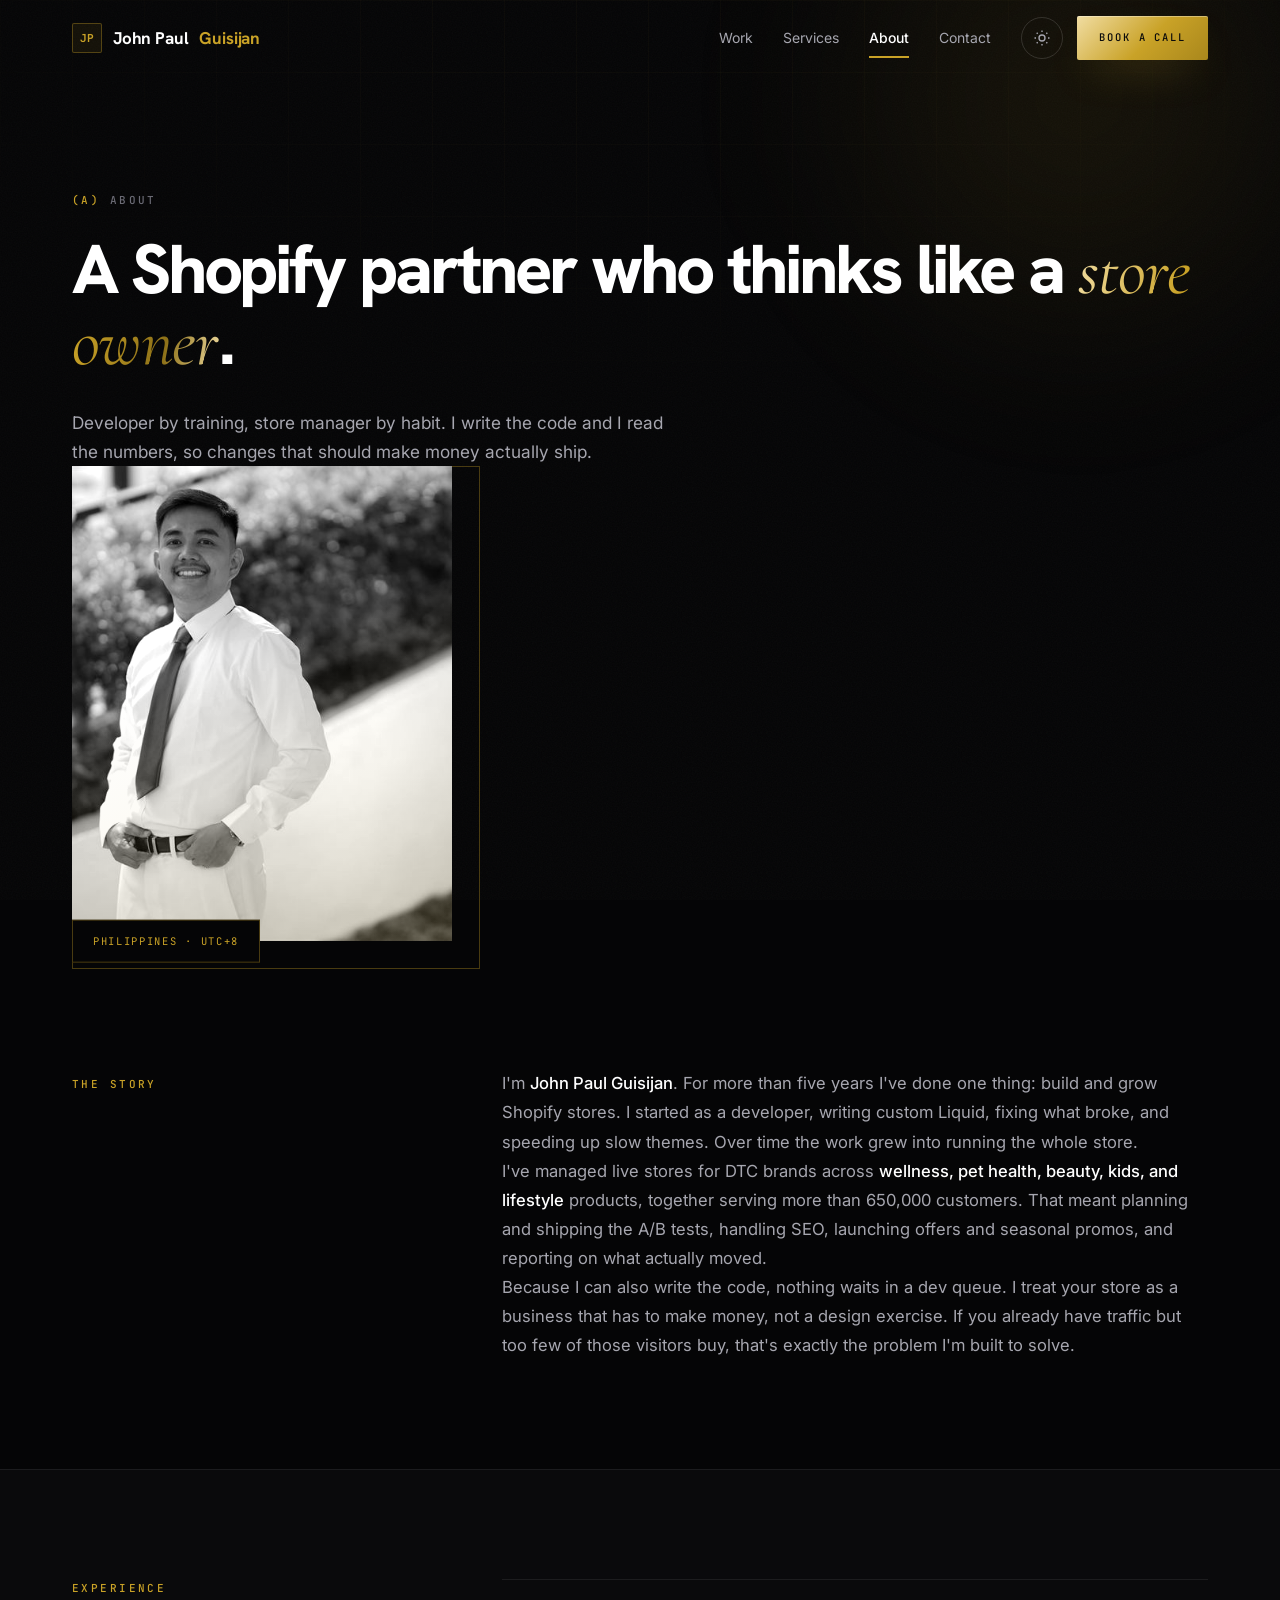
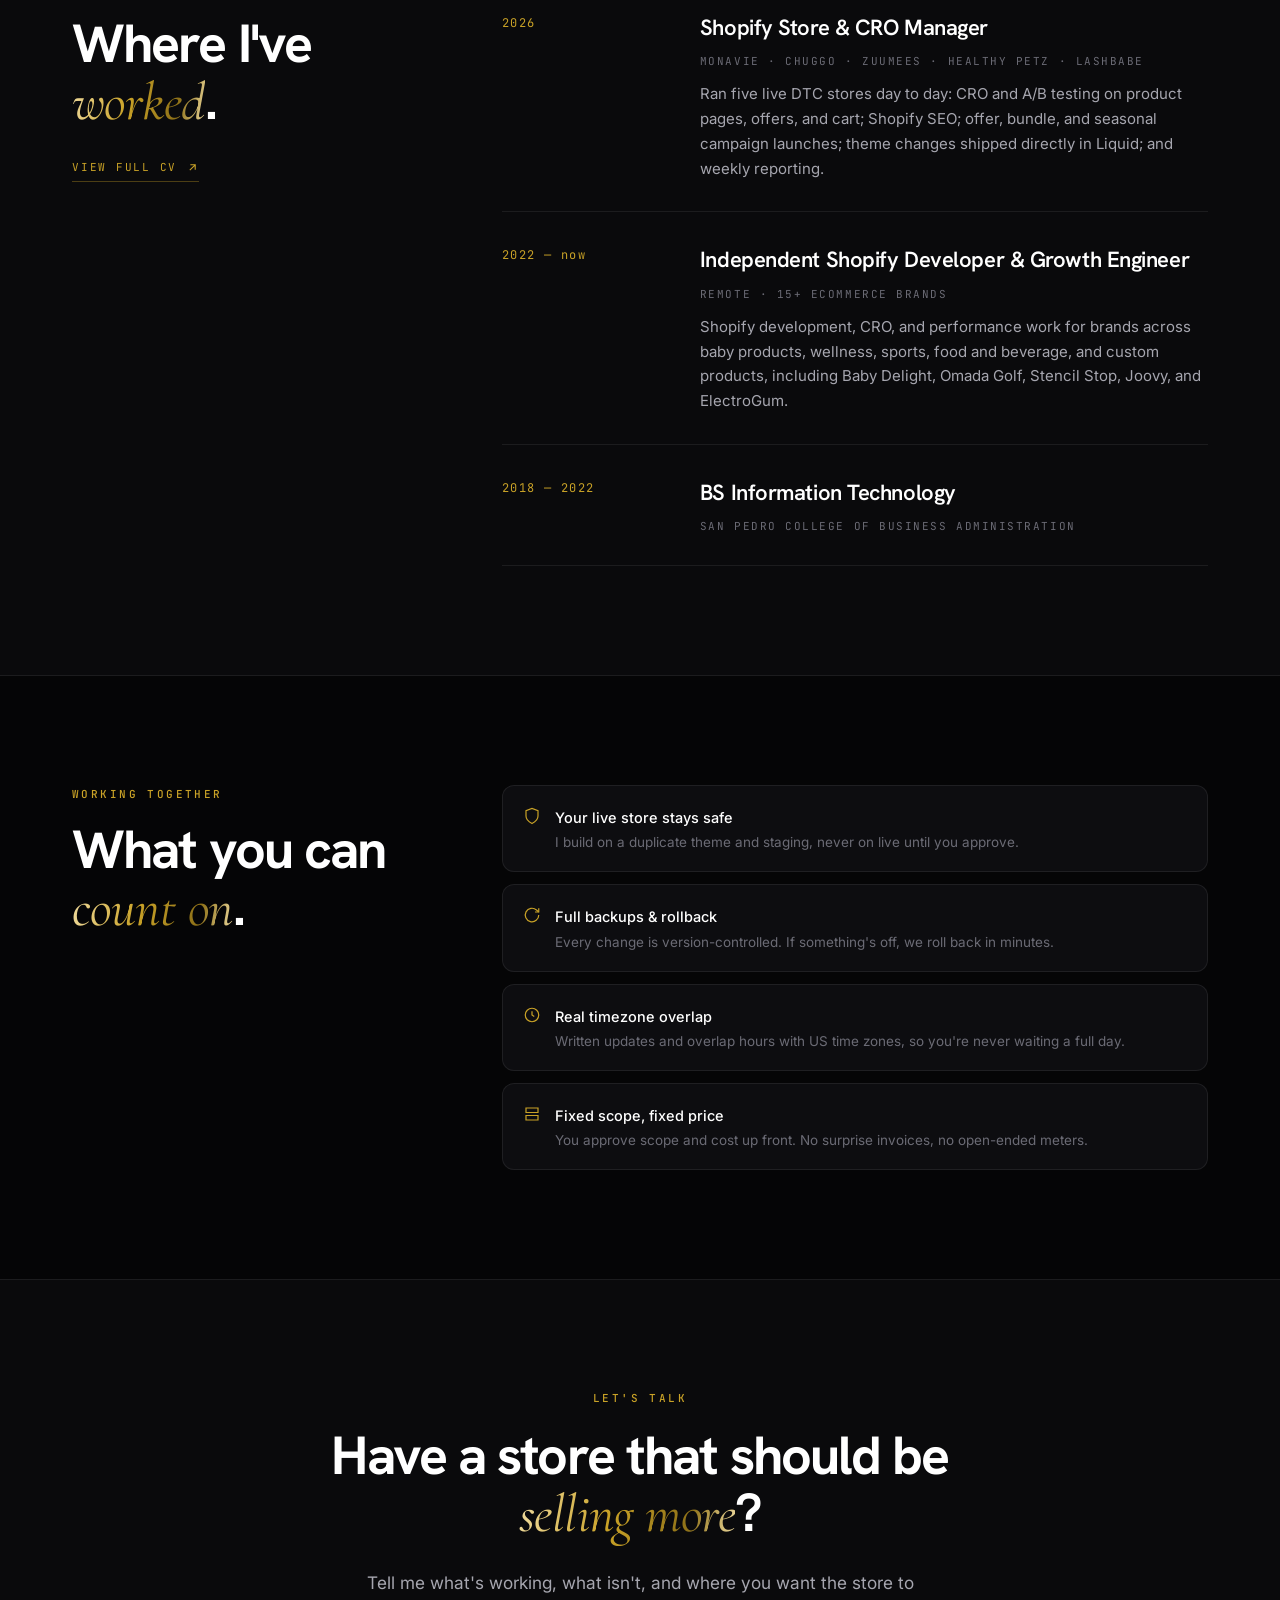
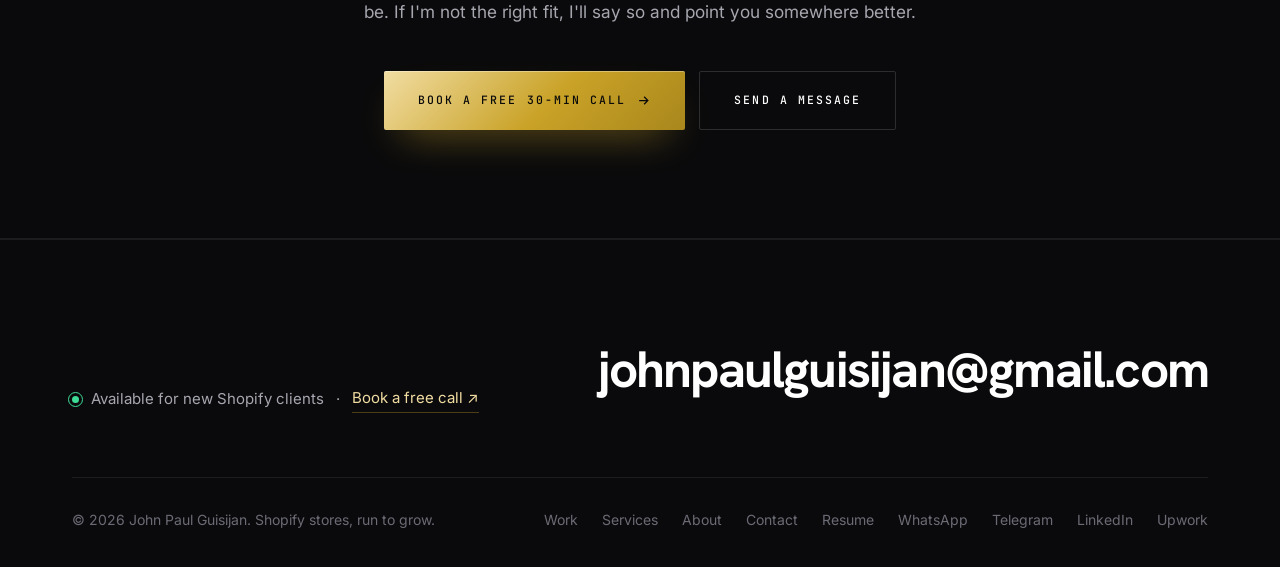
==== about/index.html @ f76c6f88 "Rebuild as a multi-page site with light and dark themes - Separate pages: Home, Work, Services, Abou" ====
<!DOCTYPE html>
<html lang="en" data-theme="dark">
<head>
<meta charset="utf-8">
<meta name="viewport" content="width=device-width, initial-scale=1, viewport-fit=cover">
<title>About — John Paul Guisijan</title>
<meta name="description" content="Shopify store and CRO manager with 5+ years in Shopify. From custom Liquid development to running whole stores for DTC brands.">
<meta name="theme-color" content="#050506">
<link rel="canonical" href="https://johnpaulguisijan-png.github.io/about/">
<meta name="author" content="John Paul Guisijan">
<script>(function(){var t='dark';try{t=localStorage.getItem('theme')||'dark'}catch(e){}document.documentElement.setAttribute('data-theme',t);if(t==='light')document.querySelector('meta[name=theme-color]').setAttribute('content','#F5F3EE')})()</script>
<link rel="icon" href="../favicon.svg" type="image/svg+xml">
<link rel="icon" href="../favicon-32.png" type="image/png" sizes="32x32">
<link rel="apple-touch-icon" href="../apple-touch-icon.png">
<meta property="og:type" content="website">
<meta property="og:site_name" content="John Paul Guisijan">
<meta property="og:url" content="https://johnpaulguisijan-png.github.io/about/">
<meta property="og:title" content="About — John Paul Guisijan">
<meta property="og:description" content="Shopify store and CRO manager with 5+ years in Shopify. From custom Liquid development to running whole stores for DTC brands.">
<meta property="og:image" content="https://johnpaulguisijan-png.github.io/og-image.jpg">
<meta property="og:image:width" content="1200">
<meta property="og:image:height" content="630">
<meta name="twitter:card" content="summary_large_image">
<meta name="twitter:image" content="https://johnpaulguisijan-png.github.io/og-image.jpg">
<link rel="preconnect" href="https://fonts.googleapis.com">
<link rel="preconnect" href="https://fonts.gstatic.com" crossorigin>
<link rel="stylesheet" href="https://fonts.googleapis.com/css2?family=Hanken+Grotesk:wght@500;600;700;800&family=Inter:wght@400;500&family=Cormorant+Garamond:ital,wght@1,400&family=JetBrains+Mono:wght@400;500&display=swap">
<link rel="stylesheet" href="../assets/site.css">
</head>
<body>
<div class="prog" id="prog" aria-hidden="true"></div>
<div class="atmos" aria-hidden="true"></div>
<div class="halo halo--a" aria-hidden="true"></div>

<header class="nav" id="nav">
  <div class="wrap nav__in">
    <a href="../" class="logo" aria-label="John Paul Guisijan, home"><span class="logo__mark">JP</span>John Paul <span class="logo__last">Guisijan</span></a>
    <div class="nav__right">
      <nav class="nav__links" aria-label="Main">
        <a href="../work/">Work</a>
        <a href="../services/">Services</a>
        <a href="../about/" aria-current="page">About</a>
        <a href="../contact/">Contact</a>
      </nav>
      <div class="nav__tools">
        <button class="theme-btn" type="button" data-theme-toggle aria-label="Switch between light and dark theme"><svg class="i-sun" viewBox="0 0 24 24" fill="none" stroke="currentColor" stroke-width="1.8"><circle cx="12" cy="12" r="4"/><path d="M12 2v2M12 20v2M4.9 4.9l1.4 1.4M17.7 17.7l1.4 1.4M2 12h2M20 12h2M4.9 19.1l1.4-1.4M17.7 6.3l1.4-1.4"/></svg><svg class="i-moon" viewBox="0 0 24 24" fill="none" stroke="currentColor" stroke-width="1.8"><path d="M21 12.8A9 9 0 1 1 11.2 3a7 7 0 0 0 9.8 9.8Z"/></svg></button>
        <a href="https://calendly.com/johnpaulguisijan/30min" target="_blank" rel="noopener" class="btn btn--gold btn--sm nav__cta">Book a call</a>
        <button class="burger" id="burger" type="button" aria-label="Open menu" aria-expanded="false" aria-controls="drawer"><span></span><span></span><span></span></button>
      </div>
    </div>
  </div>
</header>
<div class="drawer" id="drawer">
  <a class="drawer__link" href="../">Home <small>00</small></a>
  <a class="drawer__link" href="../work/">Work <small>01</small></a>
  <a class="drawer__link" href="../services/">Services <small>02</small></a>
  <a class="drawer__link" href="../about/" aria-current="page">About <small>03</small></a>
  <a class="drawer__link" href="../contact/">Contact <small>04</small></a>
  <a href="https://calendly.com/johnpaulguisijan/30min" target="_blank" rel="noopener" class="btn btn--gold">Book a free call</a>
</div>

<main>
<section class="phead">
  <div class="wrap about-hero">
    <div>
      <span class="eyebrow rv"><span>(A)</span> <b>About</b></span>
      <h1 class="display rv">A Shopify partner who thinks like a <span class="serif gold-text">store owner</span>.</h1>
      <p class="lead rv">Developer by training, store manager by habit. I write the code and I read the numbers, so changes that should make money actually ship.</p>
    </div>
    <div class="portrait rv" style="max-width:380px;width:100%">
      <div class="portrait__frame"></div>
      <div class="portrait__img"><img src="../johnpaul.jpg" alt="John Paul Guisijan" width="800" height="1000" decoding="async"></div>
      <div class="portrait__tag">Philippines · UTC+8</div>
    </div>
  </div>
</section>

<section style="padding-top:clamp(40px,5vw,72px)">
  <div class="wrap split">
    <aside class="split__aside rv"><span class="eyebrow">The story</span></aside>
    <div class="prose rv">
      <p>I'm <strong>John Paul Guisijan</strong>. For more than five years I've done one thing: build and grow Shopify stores. I started as a developer, writing custom Liquid, fixing what broke, and speeding up slow themes. Over time the work grew into running the whole store.</p>
      <p>I've managed live stores for DTC brands across <strong>wellness, pet health, beauty, kids, and lifestyle</strong> products, together serving more than 650,000 customers. That meant planning and shipping the A/B tests, handling SEO, launching offers and seasonal promos, and reporting on what actually moved.</p>
      <p>Because I can also write the code, nothing waits in a dev queue. I treat your store as a business that has to make money, not a design exercise. If you already have traffic but too few of those visitors buy, that's exactly the problem I'm built to solve.</p>
    </div>
  </div>
</section>

<section class="band">
  <div class="wrap split">
    <aside class="split__aside rv">
      <span class="eyebrow" style="display:block;margin-bottom:18px">Experience</span>
      <h2 class="sect" style="margin-bottom:22px">Where I've <span class="serif gold-text">worked</span>.</h2>
      <a href="../resume.html" class="link-gold">View full CV <svg viewBox="0 0 24 24" fill="none" stroke="currentColor" stroke-width="2"><path d="M7 17 17 7M8 7h9v9"/></svg></a>
    </aside>
    <div class="tl">
      <div class="tl__item rv"><div class="tl__when">2026</div><div><h3>Shopify Store &amp; CRO Manager</h3><div class="tl__org">MonaVie · ChugGo · Zuumees · Healthy Petz · Lashbabe</div>
        <p>Ran five live DTC stores day to day: CRO and A/B testing on product pages, offers, and cart; Shopify SEO; offer, bundle, and seasonal campaign launches; theme changes shipped directly in Liquid; and weekly reporting.</p></div></div>
      <div class="tl__item rv"><div class="tl__when">2022 — now</div><div><h3>Independent Shopify Developer &amp; Growth Engineer</h3><div class="tl__org">Remote · 15+ eCommerce brands</div>
        <p>Shopify development, CRO, and performance work for brands across baby products, wellness, sports, food and beverage, and custom products, including Baby Delight, Omada Golf, Stencil Stop, Joovy, and ElectroGum.</p></div></div>
      <div class="tl__item rv"><div class="tl__when">2018 — 2022</div><div><h3>BS Information Technology</h3><div class="tl__org">San Pedro College of Business Administration</div></div></div>
    </div>
  </div>
</section>

<section>
  <div class="wrap split">
    <aside class="split__aside rv">
      <span class="eyebrow" style="display:block;margin-bottom:18px">Working together</span>
      <h2 class="sect">What you can <span class="serif gold-text">count on</span>.</h2>
    </aside>
    <ul class="assure">
      <li class="rv"><svg class="ico" width="18" height="18" viewBox="0 0 24 24" fill="none" stroke="currentColor" stroke-width="1.6"><path d="M12 22s8-4 8-10V5l-8-3-8 3v7c0 6 8 10 8 10Z"/></svg><div><b>Your live store stays safe</b><span>I build on a duplicate theme and staging, never on live until you approve.</span></div></li>
      <li class="rv"><svg class="ico" width="18" height="18" viewBox="0 0 24 24" fill="none" stroke="currentColor" stroke-width="1.6"><path d="M21 12a9 9 0 1 1-3-6.7L21 8"/><path d="M21 3v5h-5"/></svg><div><b>Full backups &amp; rollback</b><span>Every change is version-controlled. If something's off, we roll back in minutes.</span></div></li>
      <li class="rv"><svg class="ico" width="18" height="18" viewBox="0 0 24 24" fill="none" stroke="currentColor" stroke-width="1.6"><circle cx="12" cy="12" r="9"/><path d="M12 7v5l3 2"/></svg><div><b>Real timezone overlap</b><span>Written updates and overlap hours with US time zones, so you're never waiting a full day.</span></div></li>
      <li class="rv"><svg class="ico" width="18" height="18" viewBox="0 0 24 24" fill="none" stroke="currentColor" stroke-width="1.6"><path d="M4 4h16v6H4zM4 14h16v6H4z"/></svg><div><b>Fixed scope, fixed price</b><span>You approve scope and cost up front. No surprise invoices, no open-ended meters.</span></div></li>
    </ul>
  </div>
</section>
</main>

<section class="band">
  <div class="wrap cta">
    <span class="eyebrow rv" style="display:block;margin-bottom:20px">Let's talk</span>
    <h2 class="sect rv">Have a store that should be <span class="serif gold-text">selling more</span>?</h2>
    <p class="lead rv">Tell me what's working, what isn't, and where you want the store to be. If I'm not the right fit, I'll say so and point you somewhere better.</p>
    <div class="cta__row rv">
      <a href="https://calendly.com/johnpaulguisijan/30min" target="_blank" rel="noopener" class="btn btn--gold">Book a free 30-min call <svg class="ico" viewBox="0 0 24 24" fill="none" stroke="currentColor" stroke-width="2"><path d="M5 12h14M13 6l6 6-6 6"/></svg></a>
      <a href="../contact/" class="btn btn--ghost">Send a message</a>
    </div>
  </div>
</section>

<footer class="foot">
  <div class="wrap">
    <div class="foot__top">
      <div>
        <p class="foot__avail"><span class="dot-live"></span> Available for new Shopify clients <span aria-hidden="true">·</span> <a href="https://calendly.com/johnpaulguisijan/30min" target="_blank" rel="noopener">Book a free call ↗</a></p>
      </div>
      <a href="mailto:johnpaulguisijan@gmail.com" class="foot__mail">johnpaulguisijan@gmail.com</a>
    </div>
    <div class="foot__bot">
      <span>© <span data-year>2026</span> John Paul Guisijan. Shopify stores, run to grow.</span>
      <div class="foot__links">
        <a href="../work/">Work</a><a href="../services/">Services</a><a href="../about/">About</a><a href="../contact/">Contact</a><a href="../resume.html">Resume</a>
        <a href="https://wa.me/639627294885?text=Hi%20John%20Paul%20—%20I%27d%20like%20to%20talk%20about%20my%20Shopify%20store." target="_blank" rel="noopener">WhatsApp</a><a href="https://t.me/johnpaulguisijan" target="_blank" rel="noopener">Telegram</a><a href="https://linkedin.com/in/john-paul-guisijan-5855781b5" target="_blank" rel="noopener">LinkedIn</a><a href="https://www.upwork.com/services/product/development-it-any-shopify-theme-bug-liquid-error-or-layout-issue-fixed-in-24-hours-2101302125606758131" target="_blank" rel="noopener">Upwork</a>
      </div>
    </div>
  </div>
</footer>
<script src="../assets/site.js" defer></script>
</body>
</html>
---- assets/site.css ----
/* =========================================================================
   John Paul Guisijan — shared site styles (all pages)
   Themes: html[data-theme="dark"] (default) and html[data-theme="light"].
   ========================================================================= */

/* ============================ Reset ============================ */
*,*::before,*::after{box-sizing:border-box;margin:0;padding:0}
html{-webkit-text-size-adjust:100%;scroll-behavior:smooth}
img,svg,video{display:block;max-width:100%}
a{color:inherit;text-decoration:none}
button,input,select,textarea{font:inherit;color:inherit}
button{background:none;border:none;cursor:pointer}
ul{list-style:none}

/* ============================ Tokens ============================ */
:root{
  --f-display:"Hanken Grotesk",-apple-system,BlinkMacSystemFont,"Segoe UI",sans-serif;
  --f-body:"Inter",-apple-system,BlinkMacSystemFont,"Segoe UI",sans-serif;
  --f-serif:"Cormorant Garamond",Georgia,serif;
  --f-mono:"JetBrains Mono",ui-monospace,Consolas,monospace;

  --maxw:1240px;
  --gutter:clamp(20px,5vw,52px);
  --section:clamp(72px,8.5vw,128px);
  --r:2px;
  --ease:cubic-bezier(.2,.8,.2,1);

  /* Gold buttons look identical in both themes. */
  --btn-g1:#F1DDA2;--btn-g2:#C9A227;--btn-g3:#A9871C;--on-gold:#0A0A0B;
}
:root,[data-theme="dark"]{
  color-scheme:dark;
  --bg:#050506;--bg-2:#0A0A0C;--panel:#0D0D10;--panel-2:#121216;
  --line:rgba(255,255,255,.075);--line-2:rgba(255,255,255,.14);
  --gold:#C9A227;--gold-lt:#F1DDA2;--gold-dim:rgba(201,162,39,.35);--gold-ghost:rgba(201,162,39,.08);
  --ink:#FFFFFF;--ink-2:#A6A6AF;--ink-3:#6B6B75;
  --gt1:#F1DDA2;--gt2:#C9A227;--gt3:#8E7118;
  --nav-bg:rgba(5,5,6,.72);--drawer-bg:rgba(5,5,6,.97);
  --frame-bar:rgba(10,10,12,.86);--badge-bg:rgba(5,5,6,.72);--dot:rgba(255,255,255,.16);--url-bg:rgba(255,255,255,.04);
  --ph-bg:radial-gradient(circle at 50% 35%,#17171d,#0a0a0c 70%);
  --scrim:linear-gradient(180deg,transparent 55%,rgba(5,5,6,.55));
  --grid-line:rgba(201,162,39,.028);--halo:rgba(201,162,39,.10);
  --field:#0A0A0D;--shadow:0 40px 90px -50px rgba(201,162,39,.5);
  --ok:#3DDC97;
}
[data-theme="light"]{
  color-scheme:light;
  --bg:#F5F3EE;--bg-2:#EEEBE3;--panel:#FFFFFF;--panel-2:#FBFAF6;
  --line:rgba(24,20,8,.10);--line-2:rgba(24,20,8,.18);
  --gold:#A47E10;--gold-lt:#86680B;--gold-dim:rgba(164,126,16,.38);--gold-ghost:rgba(164,126,16,.08);
  --ink:#15140F;--ink-2:#4F4C44;--ink-3:#7F7B70;
  --gt1:#C59A1E;--gt2:#A47E10;--gt3:#6E5408;
  --nav-bg:rgba(245,243,238,.82);--drawer-bg:rgba(245,243,238,.98);
  --frame-bar:rgba(255,255,255,.94);--badge-bg:rgba(255,255,255,.88);--dot:rgba(0,0,0,.14);--url-bg:rgba(0,0,0,.045);
  --ph-bg:radial-gradient(circle at 50% 35%,#ffffff,#ebe7dd 70%);
  --scrim:linear-gradient(180deg,transparent 62%,rgba(20,18,10,.16));
  --grid-line:rgba(164,126,16,.06);--halo:rgba(201,162,39,.16);
  --field:#FFFFFF;--shadow:0 40px 90px -55px rgba(120,90,10,.45);
  --ok:#14A86B;
}

body{
  background:var(--bg);color:var(--ink);font-family:var(--f-body);font-size:16px;line-height:1.65;
  -webkit-font-smoothing:antialiased;overflow-x:hidden;
  transition:background-color .45s,color .45s;
}
::selection{background:var(--gold);color:var(--on-gold)}
:focus-visible{outline:2px solid var(--gold);outline-offset:3px}

/* ============================ Page transitions ============================ */
@view-transition{navigation:auto}
::view-transition-old(root){animation:vt-out .28s var(--ease) both}
::view-transition-new(root){animation:vt-in .5s var(--ease) both}
@keyframes vt-out{to{opacity:0;transform:translateY(-10px)}}
@keyframes vt-in{from{opacity:0;transform:translateY(16px)}}
.nav{view-transition-name:site-nav}
/* Fallback for browsers without cross-page view transitions. */
@supports not (view-transition-name:none){main{animation:vt-in .55s var(--ease) both}}

/* ============================ Atmosphere ============================ */
.atmos{position:fixed;inset:0;pointer-events:none;z-index:0}
.atmos::before{
  content:"";position:absolute;inset:0;
  background-image:linear-gradient(var(--grid-line) 1px,transparent 1px),linear-gradient(90deg,var(--grid-line) 1px,transparent 1px);
  background-size:72px 72px;
  mask-image:radial-gradient(ellipse 80% 60% at 50% 0%,#000 20%,transparent 75%);
  -webkit-mask-image:radial-gradient(ellipse 80% 60% at 50% 0%,#000 20%,transparent 75%);
}
.atmos::after{
  content:"";position:absolute;inset:0;opacity:.035;
  background-image:url("data:image/svg+xml;charset=utf-8,%3Csvg xmlns='http://www.w3.org/2000/svg' width='140' height='140'%3E%3Cfilter id='n'%3E%3CfeTurbulence type='fractalNoise' baseFrequency='.8' numOctaves='3'/%3E%3C/filter%3E%3Crect width='140' height='140' filter='url(%23n)'/%3E%3C/svg%3E");
}
.halo{position:fixed;width:60vw;height:60vw;max-width:760px;max-height:760px;border-radius:50%;
  background:radial-gradient(circle,var(--halo),transparent 62%);filter:blur(60px);pointer-events:none;z-index:0}
.halo--a{top:-22vw;right:-14vw}

/* ============================ Type ============================ */
.eyebrow{font-family:var(--f-mono);font-size:11px;font-weight:500;letter-spacing:.22em;text-transform:uppercase;color:var(--gold)}
.eyebrow b{font-weight:500;color:var(--ink-3)}
.display{font-family:var(--f-display);font-weight:800;font-size:clamp(44px,7vw,96px);line-height:1;letter-spacing:-.045em}
.mega{font-family:var(--f-display);font-weight:800;font-size:clamp(52px,9vw,128px);line-height:.95;letter-spacing:-.05em}
h2.sect{font-family:var(--f-display);font-weight:700;font-size:clamp(32px,4.2vw,56px);line-height:1.06;letter-spacing:-.035em}
h3{font-family:var(--f-display);font-weight:600;letter-spacing:-.015em}
.serif{font-family:var(--f-serif);font-style:italic;font-weight:400;letter-spacing:-.01em}
.gold-text{background:linear-gradient(100deg,var(--gt1) 0%,var(--gt2) 42%,var(--gt3) 78%,var(--gt1) 100%);
  -webkit-background-clip:text;background-clip:text;color:transparent}
.lead{font-size:clamp(16px,1.35vw,19px);line-height:1.7;color:var(--ink-2)}
.mono-note{font-family:var(--f-mono);font-size:11px;letter-spacing:.14em;text-transform:uppercase;color:var(--ink-3);line-height:2}

/* ============================ Layout ============================ */
.wrap{width:100%;max-width:var(--maxw);margin-inline:auto;padding-inline:var(--gutter)}
main{position:relative;z-index:1}
section{position:relative;z-index:1;padding-block:var(--section)}
.band{background:var(--bg-2);border-block:1px solid var(--line);transition:background-color .45s}
.sect-head{max-width:780px;margin-bottom:clamp(44px,5.5vw,72px)}
.sect-head .eyebrow{display:block;margin-bottom:18px}
.sect-head p{margin-top:20px}
.row-head{display:flex;justify-content:space-between;align-items:flex-end;gap:28px;flex-wrap:wrap;margin-bottom:clamp(40px,5vw,64px)}
.row-head .sect-head{margin-bottom:0}

/* Page header (inner pages) */
.phead{padding-top:calc(76px + clamp(64px,9vw,128px));padding-bottom:clamp(40px,5vw,72px)}
.phead .eyebrow{display:block;margin-bottom:26px}
.phead .lead{max-width:56ch;margin-top:30px}

/* ============================ Buttons ============================ */
.btn{display:inline-flex;align-items:center;justify-content:center;gap:10px;font-family:var(--f-mono);font-size:11.5px;font-weight:500;
  letter-spacing:.18em;text-transform:uppercase;padding:19px 34px;border-radius:var(--r);position:relative;overflow:hidden;white-space:nowrap;
  transition:transform .35s var(--ease),box-shadow .35s,color .3s,border-color .3s,background .3s}
.btn:active{transform:scale(.975)}
.btn--gold{background:linear-gradient(135deg,var(--btn-g1),var(--btn-g2) 55%,var(--btn-g3));color:var(--on-gold);
  box-shadow:0 1px 0 rgba(255,255,255,.35) inset,0 18px 40px -18px rgba(201,162,39,.65)}
.btn--gold:hover{transform:translateY(-2px);box-shadow:0 1px 0 rgba(255,255,255,.45) inset,0 26px 56px -18px rgba(201,162,39,.85)}
.btn--gold::after{content:"";position:absolute;inset:0;transform:translateX(-120%) skewX(-18deg);
  background:linear-gradient(90deg,transparent,rgba(255,255,255,.55),transparent);transition:transform .8s var(--ease)}
.btn--gold:hover::after{transform:translateX(120%) skewX(-18deg)}
.btn--ghost{border:1px solid var(--line-2);color:var(--ink)}
.btn--ghost:hover{border-color:var(--gold);color:var(--gold-lt);background:var(--gold-ghost);transform:translateY(-2px)}
.btn--block{width:100%}
.btn--sm{padding:13px 22px;font-size:10.5px}
.btn .ico{width:15px;height:15px;transition:transform .35s}
.btn:hover .ico{transform:translateX(4px)}
.link-gold{display:inline-flex;align-items:center;gap:9px;font-family:var(--f-mono);font-size:11px;letter-spacing:.16em;text-transform:uppercase;
  color:var(--gold);border-bottom:1px solid var(--gold-dim);padding-bottom:5px;transition:gap .3s,color .3s,border-color .3s}
.link-gold:hover{gap:14px;color:var(--gold-lt);border-color:var(--gold)}
.link-gold svg{width:13px;height:13px}

/* ============================ Nav ============================ */
.nav{position:fixed;inset:0 0 auto;z-index:60;border-bottom:1px solid transparent;transition:background .4s,border-color .4s}
.nav.is-stuck,.nav.is-open{background:var(--nav-bg);backdrop-filter:blur(18px) saturate(140%);-webkit-backdrop-filter:blur(18px) saturate(140%);border-bottom-color:var(--line)}
.nav__in{display:flex;align-items:center;justify-content:space-between;height:76px;gap:24px;transition:height .4s}
.nav.is-stuck .nav__in{height:66px}
.logo{font-family:var(--f-display);font-weight:700;font-size:17px;letter-spacing:-.01em;display:flex;align-items:center;gap:11px}
.logo__mark{width:30px;height:30px;flex:none;display:grid;place-items:center;border:1px solid var(--gold-dim);border-radius:var(--r);
  font-family:var(--f-mono);font-size:11px;color:var(--gold);letter-spacing:0;background:var(--gold-ghost)}
.logo__last{color:var(--gold)}
.nav__right{display:flex;align-items:center;gap:30px}
.nav__links{display:flex;align-items:center;gap:30px}
.nav__links a{font-size:14px;color:var(--ink-2);position:relative;padding-block:6px;transition:color .3s}
.nav__links a::after{content:"";position:absolute;left:0;right:0;bottom:-2px;height:2px;background:var(--gold);transform:scaleX(0);transform-origin:left;transition:transform .4s var(--ease)}
.nav__links a:hover{color:var(--ink)}
.nav__links a:hover::after{transform:scaleX(1)}
.nav__links a[aria-current="page"]{color:var(--ink);font-weight:500}
.nav__links a[aria-current="page"]::after{transform:scaleX(1)}
.nav__tools{display:flex;align-items:center;gap:14px}
.theme-btn{width:42px;height:42px;display:grid;place-items:center;border-radius:50%;border:1px solid var(--line-2);color:var(--ink-2);
  transition:color .3s,border-color .3s,transform .5s var(--ease),background .3s}
.theme-btn:hover{color:var(--gold-lt);border-color:var(--gold);background:var(--gold-ghost)}
.theme-btn svg{width:18px;height:18px}
.theme-btn .i-moon{display:none}
[data-theme="light"] .theme-btn .i-sun{display:none}
[data-theme="light"] .theme-btn .i-moon{display:block}
.theme-btn.spin{transform:rotate(180deg)}
.burger{display:none;width:42px;height:42px;flex-direction:column;align-items:center;justify-content:center;gap:5px;border:1px solid var(--line-2);border-radius:50%}
.burger span{display:block;width:16px;height:1.5px;border-radius:2px;background:var(--ink);transition:transform .3s,opacity .3s}
.nav.is-open .burger span:nth-child(1){transform:translateY(6.5px) rotate(45deg)}
.nav.is-open .burger span:nth-child(2){opacity:0}
.nav.is-open .burger span:nth-child(3){transform:translateY(-6.5px) rotate(-45deg)}
.drawer{position:fixed;inset:0;z-index:55;background:var(--drawer-bg);backdrop-filter:blur(20px);display:flex;flex-direction:column;justify-content:center;
  padding:90px var(--gutter) 40px;opacity:0;visibility:hidden;transition:opacity .4s,visibility .4s}
.drawer.is-open{opacity:1;visibility:visible}
.drawer__link{font-family:var(--f-display);font-weight:700;font-size:clamp(34px,9vw,48px);letter-spacing:-.035em;padding:10px 0;border-bottom:1px solid var(--line);
  display:flex;justify-content:space-between;align-items:baseline;transform:translateY(14px);opacity:0;transition:transform .5s var(--ease),opacity .5s,color .3s}
.drawer__link small{font-family:var(--f-mono);font-size:11px;font-weight:400;letter-spacing:.16em;color:var(--ink-3)}
.drawer__link[aria-current="page"]{color:var(--gold)}
.drawer.is-open .drawer__link{transform:none;opacity:1}
.drawer__link:nth-child(2){transition-delay:.05s}.drawer__link:nth-child(3){transition-delay:.1s}
.drawer__link:nth-child(4){transition-delay:.15s}.drawer__link:nth-child(5){transition-delay:.2s}
.drawer .btn{margin-top:30px}
.prog{position:fixed;top:0;left:0;height:2px;width:0;z-index:65;background:linear-gradient(90deg,#8E7118,var(--gold),var(--gold-lt));box-shadow:0 0 12px rgba(201,162,39,.5)}

/* ============================ Hero (home) ============================ */
.hero{padding-top:calc(76px + clamp(48px,7vw,100px));padding-bottom:clamp(48px,6vw,80px);min-height:94svh;display:flex;align-items:center}
.pill{display:inline-flex;align-items:center;gap:10px;padding:8px 16px 8px 12px;border:1px solid var(--gold-dim);border-radius:100px;background:var(--gold-ghost);margin-bottom:34px}
.dot-live{width:7px;height:7px;border-radius:50%;background:var(--ok);position:relative;flex:none}
.dot-live::after{content:"";position:absolute;inset:-4px;border-radius:50%;border:1px solid var(--ok);animation:ping 2.4s ease-out infinite}
@keyframes ping{0%{transform:scale(.6);opacity:.9}100%{transform:scale(1.9);opacity:0}}
.hero__grid{display:grid;grid-template-columns:1.2fr .8fr;gap:clamp(40px,6vw,88px);align-items:center}
.hero h1{margin-bottom:30px;font-size:clamp(46px,6vw,86px)}
.hero .lead{max-width:52ch;margin-bottom:22px}
.hero__tags{font-family:var(--f-mono);font-size:12px;letter-spacing:.04em;color:var(--ink-3);margin-bottom:40px;line-height:1.9}
.hero__tags span{color:var(--gold)}
.hero__cta{display:flex;flex-wrap:wrap;gap:14px;align-items:center}
.hero__note{margin-top:28px}
.hero__note a{color:var(--gold-lt);border-bottom:1px solid var(--gold-dim);padding-bottom:2px;transition:border-color .3s}
.hero__note a:hover{border-bottom-color:var(--gold)}
.portrait{position:relative}
.portrait__frame{position:absolute;inset:-14px;border:1px solid var(--gold-dim);transform:translate(14px,14px);transition:transform .6s var(--ease);pointer-events:none}
.portrait:hover .portrait__frame{transform:translate(8px,8px)}
.portrait__img{aspect-ratio:4/5;overflow:hidden;background:var(--panel-2);position:relative}
.portrait__img img{width:100%;height:100%;object-fit:cover;filter:grayscale(1) contrast(1.06);transition:filter .8s,transform 1.2s var(--ease)}
.portrait:hover .portrait__img img{filter:grayscale(0) contrast(1);transform:scale(1.035)}
.portrait__img::after{content:"";position:absolute;inset:0;background:linear-gradient(160deg,transparent 40%,rgba(201,162,39,.12));pointer-events:none}
.portrait__tag{position:absolute;left:0;bottom:0;transform:translateY(50%);background:var(--bg);border:1px solid var(--gold-dim);padding:12px 20px;
  font-family:var(--f-mono);font-size:10.5px;letter-spacing:.16em;text-transform:uppercase;color:var(--gold)}
.creds{display:flex;gap:26px;flex-wrap:wrap;padding-top:22px;margin-top:44px;border-top:1px solid var(--line)}
.creds span{font-family:var(--f-mono);font-size:10.5px;letter-spacing:.14em;text-transform:uppercase;color:var(--ink-3)}
.creds b{color:var(--gold);font-weight:500}

/* Marquee */
.marquee{border-top:1px solid var(--line);padding-top:34px;overflow:hidden;
  mask-image:linear-gradient(90deg,transparent,#000 8%,#000 92%,transparent);-webkit-mask-image:linear-gradient(90deg,transparent,#000 8%,#000 92%,transparent)}
.marquee__label{font-family:var(--f-mono);font-size:10.5px;letter-spacing:.22em;text-transform:uppercase;color:var(--ink-3);margin-bottom:22px}
.marquee__track{display:flex;gap:56px;width:max-content;animation:slide 38s linear infinite}
.marquee:hover .marquee__track{animation-play-state:paused}
@keyframes slide{to{transform:translateX(-50%)}}
.marquee__item{font-family:var(--f-display);font-weight:600;font-size:clamp(16px,1.6vw,21px);color:var(--ink-3);letter-spacing:-.01em;white-space:nowrap;
  display:flex;align-items:center;gap:12px;transition:color .3s}
.marquee__item::before{content:"";width:4px;height:4px;border-radius:50%;background:var(--gold-dim);flex:none}
.marquee__item:hover{color:var(--ink)}

/* Stats */
.stats{display:grid;grid-template-columns:repeat(4,1fr);border:1px solid var(--line);background:var(--panel)}
.stat{padding:36px 32px;border-right:1px solid var(--line);position:relative;overflow:hidden}
.stat:last-child{border-right:0}
.stat::before{content:"";position:absolute;top:0;left:0;height:1px;width:0;background:linear-gradient(90deg,var(--gold),transparent);transition:width .9s var(--ease)}
.stat.in::before{width:100%}
.stat__k{font-family:var(--f-display);font-weight:800;font-size:clamp(30px,3.4vw,44px);letter-spacing:-.035em;line-height:1;margin-bottom:12px}
.stat__l{font-family:var(--f-mono);font-size:10.5px;letter-spacing:.16em;text-transform:uppercase;color:var(--ink-3)}

/* ============================ Browser frame (screenshots + hover video) ============================ */
.frame{position:relative;border:1px solid var(--line);background:var(--panel-2);overflow:hidden;aspect-ratio:16/10.5;border-radius:10px;
  transition:border-color .5s,box-shadow .6s}
.frame__bar{position:absolute;inset:0 0 auto;height:32px;z-index:3;display:flex;align-items:center;gap:7px;padding-inline:14px;
  background:var(--frame-bar);backdrop-filter:blur(6px);border-bottom:1px solid var(--line)}
.frame__dot{width:7px;height:7px;border-radius:50%;background:var(--dot);flex:none}
.frame__url{margin-left:10px;font-family:var(--f-mono);font-size:10.5px;color:var(--ink-3);background:var(--url-bg);border-radius:100px;padding:3px 12px;
  white-space:nowrap;overflow:hidden;text-overflow:ellipsis}
.frame__stage{position:absolute;inset:32px 0 0;overflow:hidden;background:var(--panel-2)}
.frame__stage img,.frame__stage video{width:100%;height:100%;object-fit:cover;object-position:top center}
.frame__ph{position:absolute;inset:0;display:flex;flex-direction:column;align-items:center;justify-content:center;gap:9px;background:var(--ph-bg)}
.frame__ph span{font-family:var(--f-display);font-weight:700;font-size:19px;color:var(--ink)}
.frame__ph em{font-family:var(--f-mono);font-style:normal;font-size:9px;letter-spacing:.22em;text-transform:uppercase;color:var(--gold)}
.frame__stage img{position:relative;z-index:1;transition:opacity .6s,transform 1.4s var(--ease),filter .6s;filter:grayscale(.3) contrast(1.03)}
.frame__stage video{position:absolute;inset:0;z-index:2;opacity:0;transition:opacity .7s}
.frame.is-playing .frame__stage video{opacity:1}
.frame.is-playing .frame__stage img{opacity:0}
.frame__scrim{position:absolute;inset:32px 0 0;z-index:2;pointer-events:none;background:var(--scrim)}
.frame__badge{position:absolute;right:12px;bottom:12px;z-index:4;display:flex;align-items:center;gap:7px;padding:7px 13px;border-radius:100px;
  background:var(--badge-bg);backdrop-filter:blur(8px);border:1px solid var(--gold-dim);font-family:var(--f-mono);font-size:9.5px;letter-spacing:.16em;
  text-transform:uppercase;color:var(--gold-lt)}
.frame__badge .pulse{width:5px;height:5px;border-radius:50%;background:var(--gold);animation:blink 1.8s ease-in-out infinite;flex:none}
@keyframes blink{50%{opacity:.25}}

/* ============================ Work cards ============================ */
.wcard__link{display:block;color:inherit}
.wcard__media{padding:clamp(18px,2.4vw,30px);border-radius:16px;background:var(--panel);border:1px solid var(--line);
  transition:border-color .5s,background .5s,transform .6s var(--ease),box-shadow .6s}
.wcard__link:hover .wcard__media{border-color:var(--gold-dim);transform:translateY(-6px);box-shadow:var(--shadow)}
.wcard__link:hover .frame__stage img{filter:grayscale(0);transform:scale(1.03)}
.wcard__body{padding:22px 4px 0}
.wcard__meta{font-family:var(--f-mono);font-size:11px;letter-spacing:.18em;text-transform:uppercase;color:var(--ink-3);display:flex;gap:10px;flex-wrap:wrap}
.wcard__meta b{font-weight:500;color:var(--gold)}
.wcard__title{font-family:var(--f-display);font-weight:700;font-size:clamp(26px,2.6vw,36px);letter-spacing:-.035em;line-height:1.08;margin-top:10px;
  display:inline-flex;align-items:center;gap:12px}
.wcard__title svg{width:20px;height:20px;color:var(--gold);opacity:0;transform:translate(-6px,6px);transition:opacity .4s,transform .4s var(--ease)}
.wcard__link:hover .wcard__title svg{opacity:1;transform:none}
.wcard__desc{font-size:15px;color:var(--ink-2);margin-top:10px;line-height:1.65;max-width:46ch}
.wcard__stats{display:flex;gap:30px;margin-top:18px}
.wcard__stats b{display:block;font-family:var(--f-display);font-weight:800;font-size:22px;letter-spacing:-.025em;color:var(--gold-lt);line-height:1.1}
.wcard__stats span{display:block;font-family:var(--f-mono);font-size:9.5px;letter-spacing:.14em;text-transform:uppercase;color:var(--ink-3);margin-top:4px}
.stack{display:flex;flex-wrap:wrap;gap:6px;margin-top:18px}
.chip{font-family:var(--f-mono);font-size:9.5px;letter-spacing:.1em;text-transform:uppercase;color:var(--ink-2);border:1px solid var(--line-2);
  padding:5px 10px;border-radius:100px;transition:border-color .3s,color .3s}
.chip:hover{border-color:var(--gold-dim);color:var(--gold-lt)}

.wgrid{display:grid;grid-template-columns:repeat(3,1fr);gap:clamp(40px,4vw,64px) clamp(20px,2.4vw,36px);align-items:start}
.wgrid > .wcard.is-mid{margin-top:clamp(56px,7vw,110px)}
.wgrid > .wcard[hidden]{display:none}
.wgrid--2{grid-template-columns:repeat(2,1fr)}

/* Filters */
.filters{display:flex;flex-wrap:wrap;gap:10px;margin-bottom:clamp(40px,5vw,64px)}
.filter{display:inline-flex;align-items:center;gap:10px;padding:12px 20px;border-radius:100px;border:1px solid var(--line-2);font-size:14.5px;color:var(--ink-2);
  transition:color .3s,border-color .3s,background .3s}
.filter small{font-family:var(--f-mono);font-size:11px;color:var(--ink-3);transition:color .3s}
.filter:hover{color:var(--ink);border-color:var(--gold-dim)}
.filter.is-on{background:var(--ink);color:var(--bg);border-color:var(--ink)}
.filter.is-on small{color:var(--bg);opacity:.7}

/* CTA tile */
.cta-tile{display:flex;flex-direction:column;justify-content:center;gap:16px;min-height:340px;padding:clamp(28px,3vw,44px);border-radius:16px;
  border:1px dashed var(--gold-dim);background:var(--gold-ghost);transition:border-color .4s,background .4s}
.cta-tile:hover{border-color:var(--gold);background:rgba(201,162,39,.12)}
.cta-tile h3{font-size:clamp(24px,2.4vw,32px);letter-spacing:-.03em}
.cta-tile p{font-size:15px;color:var(--ink-2)}

/* ============================ Services ============================ */
.grid-3{display:grid;grid-template-columns:repeat(3,1fr);gap:1px;background:var(--line);border:1px solid var(--line)}
.svc{background:var(--bg);padding:clamp(28px,3vw,42px);position:relative;overflow:hidden;transition:background .45s}
.svc::before{content:"";position:absolute;inset:0;opacity:0;transition:opacity .45s;pointer-events:none;
  background:radial-gradient(420px circle at var(--mx,50%) var(--my,50%),rgba(201,162,39,.10),transparent 62%)}
.svc:hover::before{opacity:1}
.svc:hover{background:var(--panel)}
.svc__n{font-family:var(--f-mono);font-size:10.5px;color:var(--gold);letter-spacing:.16em;margin-bottom:26px;display:block}
.svc__ico{width:26px;height:26px;color:var(--gold);margin-bottom:22px;transition:transform .5s var(--ease)}
.svc:hover .svc__ico{transform:translateY(-3px) scale(1.08)}
.svc h3{font-size:21px;margin-bottom:12px}
.svc p{font-size:14.5px;color:var(--ink-2)}
.band .svc{background:var(--bg-2)}
.band .svc:hover{background:var(--panel)}

/* Service rows (home) */
.srows{border-top:1px solid var(--line)}
.srow{display:grid;grid-template-columns:90px 1.1fr 1.4fr auto;gap:28px;align-items:center;padding:34px 0;border-bottom:1px solid var(--line);position:relative}
.srow::before{content:"";position:absolute;left:0;top:-1px;height:1px;width:0;background:var(--gold);transition:width .6s var(--ease)}
.srow:hover::before{width:100%}
.srow__n{font-family:var(--f-mono);font-size:12px;color:var(--gold);letter-spacing:.16em}
.srow h3{font-size:clamp(22px,2.4vw,32px);letter-spacing:-.03em}
.srow p{font-size:15px;color:var(--ink-2)}
.srow__go{width:46px;height:46px;border-radius:50%;border:1px solid var(--line-2);display:grid;place-items:center;color:var(--ink-2);transition:all .4s var(--ease)}
.srow:hover .srow__go{background:var(--gold);border-color:var(--gold);color:var(--on-gold);transform:rotate(-45deg)}
.srow__go svg{width:18px;height:18px}

/* Tools */
.tools__grid{display:grid;grid-template-columns:repeat(5,1fr);gap:1px;background:var(--line);border:1px solid var(--line)}
.tool{position:relative;background:var(--bg);padding:24px 20px 22px;display:flex;flex-direction:column;gap:6px;overflow:hidden;transition:background .4s}
.tool::after{content:"";position:absolute;inset:auto 0 0;height:2px;background:linear-gradient(90deg,var(--gold),var(--gold-lt));transform:scaleX(0);transform-origin:left;transition:transform .5s var(--ease)}
.tool:hover{background:var(--panel)}
.tool:hover::after{transform:scaleX(1)}
.tool__ico{width:42px;height:42px;display:grid;place-items:center;margin-bottom:12px;border:1px solid var(--gold-dim);border-radius:11px;
  background:linear-gradient(145deg,rgba(201,162,39,.14),rgba(201,162,39,.03));color:var(--gold-lt);
  transition:background .4s,color .4s,border-color .4s,transform .5s var(--ease)}
.tool__ico svg{width:20px;height:20px;fill:currentColor}
.tool__ico--mono{font-family:var(--f-display);font-size:14px;font-weight:800;letter-spacing:-.01em}
.tool:hover .tool__ico{background:linear-gradient(145deg,var(--btn-g1),var(--btn-g2));color:var(--on-gold);border-color:var(--gold);transform:translateY(-3px)}
.tool__name{font-family:var(--f-display);font-weight:600;font-size:15px;line-height:1.25}
.tool__cat{font-family:var(--f-mono);font-size:9.5px;letter-spacing:.14em;text-transform:uppercase;color:var(--ink-3)}

/* Process */
.process{display:grid;grid-template-columns:4fr 8fr;gap:clamp(40px,6vw,88px)}
.process__aside{position:sticky;top:120px;align-self:start}
.step{display:grid;grid-template-columns:auto 1fr;gap:clamp(20px,3vw,40px);padding-block:30px;border-top:1px solid var(--line);position:relative}
.step:last-child{border-bottom:1px solid var(--line)}
.step__n{font-family:var(--f-display);font-weight:800;font-size:clamp(30px,3.4vw,44px);letter-spacing:-.03em;color:transparent;
  -webkit-text-stroke:1px var(--gold-dim);line-height:1;transition:color .45s,-webkit-text-stroke-color .45s}
.step:hover .step__n{color:var(--gold);-webkit-text-stroke-color:transparent}
.step h3{font-size:17px;text-transform:uppercase;letter-spacing:.04em;margin-bottom:8px}
.step p{font-size:14.5px;color:var(--ink-2);max-width:60ch}
.step::before{content:"";position:absolute;left:0;top:-1px;height:1px;width:0;background:var(--gold);transition:width .6s var(--ease)}
.step:hover::before{width:100%}

/* Pricing */
.grid-price{display:grid;grid-template-columns:repeat(3,1fr);gap:clamp(18px,2vw,26px);align-items:stretch}
.tier{border:1px solid var(--line);background:var(--panel);padding:clamp(30px,3vw,42px);display:flex;flex-direction:column;position:relative;border-radius:14px;overflow:hidden;
  transition:border-color .45s,transform .5s var(--ease),background .45s}
.tier:hover{border-color:var(--gold-dim);transform:translateY(-5px)}
.tier--feature{border-color:var(--gold-dim);background:linear-gradient(180deg,rgba(201,162,39,.08),transparent 45%),var(--panel-2);box-shadow:var(--shadow)}
.tier__flag{position:absolute;top:0;right:0;background:linear-gradient(135deg,var(--btn-g1),var(--btn-g2));color:var(--on-gold);font-family:var(--f-mono);
  font-size:9.5px;font-weight:500;letter-spacing:.18em;text-transform:uppercase;padding:7px 14px;border-bottom-left-radius:10px}
.tier__name{font-family:var(--f-mono);font-size:11px;letter-spacing:.2em;text-transform:uppercase;color:var(--gold);margin-bottom:22px}
.tier__price{font-family:var(--f-display);font-weight:800;color:var(--ink);font-size:clamp(38px,4.4vw,52px);letter-spacing:-.035em;line-height:1;display:flex;align-items:baseline;gap:3px}
.tier__price .cur{font-size:.5em;font-weight:600;opacity:.72;align-self:flex-start;margin-top:.1em}
.tier__price .per{font-family:var(--f-mono);font-size:14px;font-weight:400;letter-spacing:.04em;color:var(--ink-2);margin-left:2px}
.tier__price--range{font-size:clamp(28px,3.1vw,36px);flex-wrap:wrap}
.tier__price--range .cur{font-size:.55em}
.tier__price .dash{opacity:.5;margin-inline:3px}
.tier__from{font-family:var(--f-mono);font-size:10px;letter-spacing:.16em;text-transform:uppercase;color:var(--ink-3);margin-top:14px}
.tier__desc{font-size:14.5px;color:var(--ink-2);margin:24px 0 28px;padding-top:24px;border-top:1px solid var(--line)}
.tier__list{display:grid;gap:13px;margin-bottom:34px;flex:1;align-content:start}
.tier__list li{display:flex;gap:11px;align-items:flex-start;font-size:14.5px}
.tier__list .ico{color:var(--gold);flex:none;margin-top:5px}
.nudge{text-align:center;margin-top:44px;font-size:15px;color:var(--ink-2)}
.nudge a{color:var(--gold-lt);border-bottom:1px solid var(--gold-dim);padding-bottom:2px}

/* Pillars & assurances */
.grid-4{display:grid;grid-template-columns:repeat(4,1fr);gap:clamp(16px,1.8vw,24px)}
.pillar{border:1px solid var(--line);background:var(--panel);padding:clamp(26px,2.6vw,36px);border-radius:14px;
  transition:border-color .45s,transform .5s var(--ease)}
.pillar:hover{border-color:var(--gold-dim);transform:translateY(-4px)}
.pillar__ico{width:44px;height:44px;display:grid;place-items:center;border:1px solid var(--gold-dim);border-radius:50%;background:var(--gold-ghost);color:var(--gold);margin-bottom:22px}
.pillar__ico svg{width:20px;height:20px}
.pillar h3{font-size:18px;margin-bottom:10px}
.pillar p{font-size:14px;color:var(--ink-2);line-height:1.65}
.assure{display:grid;gap:12px}
.assure li{display:flex;gap:14px;align-items:flex-start;padding:18px 20px;border:1px solid var(--line);background:var(--panel);border-radius:12px;transition:border-color .35s}
.assure li:hover{border-color:var(--gold-dim)}
.assure .ico{color:var(--gold);flex:none;margin-top:3px}
.assure b{font-weight:500;font-size:14.5px}
.assure span{display:block;font-size:13.5px;color:var(--ink-3);margin-top:2px;line-height:1.55}

/* ============================ About ============================ */
.about-hero .display{font-size:clamp(40px,5.4vw,78px)}grid-template-columns:1.25fr .75fr;gap:clamp(40px,6vw,96px);align-items:end}
.prose{display:grid;gap:22px;max-width:62ch}
.prose p{font-size:clamp(16px,1.3vw,18.5px);line-height:1.75;color:var(--ink-2)}
.prose strong{color:var(--ink);font-weight:500}
.split{display:grid;grid-template-columns:4fr 8fr;gap:clamp(40px,6vw,88px)}
.split__aside{position:sticky;top:120px;align-self:start}
.tl{border-top:1px solid var(--line)}
.tl__item{display:grid;grid-template-columns:170px 1fr;gap:28px;padding:30px 0;border-bottom:1px solid var(--line)}
.tl__when{font-family:var(--f-mono);font-size:12px;letter-spacing:.12em;color:var(--gold);padding-top:4px}
.tl__item h3{font-size:22px;letter-spacing:-.02em}
.tl__org{font-family:var(--f-mono);font-size:11px;letter-spacing:.14em;text-transform:uppercase;color:var(--ink-3);margin-top:6px}
.tl__item p{font-size:15px;color:var(--ink-2);margin-top:12px;max-width:60ch}

/* ============================ Contact ============================ */
.contact{display:grid;grid-template-columns:1fr 1.15fr;gap:clamp(40px,6vw,88px);align-items:start;
  padding-top:calc(76px + clamp(56px,8vw,112px))}
.contact__left .mega{font-size:clamp(44px,5.4vw,78px)}
.contact__left .lead{max-width:44ch;margin-top:30px}
.contact__rule{height:1px;background:var(--line);margin:44px 0}
.kv{margin-bottom:34px}
.kv__k{font-family:var(--f-mono);font-size:11px;letter-spacing:.2em;text-transform:uppercase;color:var(--ink-3);margin-bottom:10px;display:block}
.clock{display:flex;align-items:baseline;gap:14px;flex-wrap:wrap}
.clock__t{font-family:var(--f-display);font-weight:700;font-size:clamp(40px,4.4vw,56px);letter-spacing:-.04em;line-height:1;font-variant-numeric:tabular-nums}
.clock__z{font-size:15px;color:var(--ink-2)}
.status{display:flex;align-items:center;gap:12px;font-size:15.5px}
.status__sub{font-size:14px;color:var(--ink-3);margin-top:8px}
.elsewhere{display:flex;flex-wrap:wrap;gap:12px 26px}
.elsewhere a{font-size:16.5px;font-weight:500;padding-bottom:6px;border-bottom:1px solid var(--line-2);transition:color .3s,border-color .3s}
.elsewhere a:hover{color:var(--gold-lt);border-color:var(--gold)}
.contact__btns{display:flex;flex-wrap:wrap;gap:12px;margin-top:6px}
.contact__alt{font-size:14px;color:var(--ink-3);margin-top:22px}
.contact__alt a{color:var(--ink-2);border-bottom:1px solid var(--line-2)}
.contact__alt a:hover{color:var(--gold-lt);border-color:var(--gold)}

.form{border:1px solid var(--line);background:var(--panel);border-radius:18px;padding:clamp(24px,3.2vw,44px);box-shadow:var(--shadow)}
.form__grid{display:grid;grid-template-columns:1fr 1fr;gap:22px 20px}
.field{display:flex;flex-direction:column;gap:10px}
.field--full{grid-column:1/-1}
.field label{font-family:var(--f-mono);font-size:11px;letter-spacing:.18em;text-transform:uppercase;color:var(--ink-3)}
.field label i{font-style:normal;letter-spacing:.04em;text-transform:none;opacity:.8}
.field input,.field select,.field textarea{width:100%;background:var(--field);border:1px solid var(--line-2);border-radius:10px;padding:15px 16px;font-size:15.5px;
  color:var(--ink);transition:border-color .3s,box-shadow .3s;appearance:none;-webkit-appearance:none}
.field textarea{min-height:170px;resize:vertical;line-height:1.6}
.field select{background-image:url("data:image/svg+xml,%3Csvg xmlns='http://www.w3.org/2000/svg' width='12' height='12' viewBox='0 0 24 24' fill='none' stroke='%23999' stroke-width='2.5'%3E%3Cpath d='m6 9 6 6 6-6'/%3E%3C/svg%3E");
  background-repeat:no-repeat;background-position:right 16px center;padding-right:42px;cursor:pointer}
.field input::placeholder,.field textarea::placeholder{color:var(--ink-3)}
.field input:focus,.field select:focus,.field textarea:focus{outline:none;border-color:var(--gold);box-shadow:0 0 0 4px var(--gold-ghost)}
.form__foot{display:flex;justify-content:space-between;align-items:center;gap:20px;flex-wrap:wrap;margin-top:28px}
.form__foot p{font-size:14px;color:var(--ink-3)}
.hp{position:absolute;left:-9999px;opacity:0;height:0;width:0}
.form__ok{display:none}

/* ============================ CTA band ============================ */
.cta{text-align:center;max-width:820px;margin-inline:auto}
.cta .lead{margin:26px auto 44px;max-width:52ch}
.cta__row{display:flex;gap:14px;justify-content:center;flex-wrap:wrap}

/* ============================ Footer ============================ */
.foot{border-top:1px solid var(--line);background:var(--bg-2);position:relative;z-index:1;padding-block:clamp(56px,7vw,88px) 36px;transition:background-color .45s}
.foot__top{display:flex;justify-content:space-between;align-items:flex-end;gap:36px;flex-wrap:wrap;padding-bottom:clamp(40px,5vw,64px);border-bottom:1px solid var(--line)}
.foot__avail{display:flex;align-items:center;gap:12px;font-size:15px;color:var(--ink-2);flex-wrap:wrap}
.foot__avail a{color:var(--gold-lt);border-bottom:1px solid var(--gold-dim);padding-bottom:1px}
.foot__mail{font-family:var(--f-display);font-weight:700;font-size:clamp(24px,4vw,52px);letter-spacing:-.035em;transition:color .3s;word-break:break-word}
.foot__mail:hover{color:var(--gold)}
.foot__bot{display:flex;justify-content:space-between;gap:24px;flex-wrap:wrap;padding-top:30px;font-size:14px;color:var(--ink-3)}
.foot__links{display:flex;gap:24px;flex-wrap:wrap}
.foot__links a{transition:color .3s}
.foot__links a:hover{color:var(--gold-lt)}

/* ============================ Reveal ============================ */
.rv{opacity:0;transform:translateY(26px);transition:opacity .9s var(--ease),transform .9s var(--ease)}
.rv.in{opacity:1;transform:none}

/* ============================ Responsive ============================ */
@media (max-width:1100px){
  .tools__grid{grid-template-columns:repeat(4,1fr)}
  .grid-4{grid-template-columns:repeat(2,1fr)}
  .nav__links{gap:22px}
}
@media (max-width:1024px){
  .hero__grid,.about-hero,.contact{grid-template-columns:1fr}
  .hero__portrait{max-width:380px;width:100%}
  .process,.split{grid-template-columns:1fr}
  .process__aside,.split__aside{position:static}
  .grid-3,.grid-price{grid-template-columns:repeat(2,1fr)}
  .wgrid{grid-template-columns:repeat(2,1fr)}
  .wgrid > .wcard.is-mid{margin-top:0}
  .wgrid > .wcard.is-mid2{margin-top:clamp(56px,7vw,110px)}
  .stats{grid-template-columns:repeat(2,1fr)}
  .stat:nth-child(2){border-right:0}
  .stat:nth-child(1),.stat:nth-child(2){border-bottom:1px solid var(--line)}
  .srow{grid-template-columns:60px 1fr auto}
  .srow p{grid-column:2/3}
  .srow__go{grid-row:1;grid-column:3}
}
@media (max-width:860px){
  .nav__links,.nav__cta{display:none}
  .burger{display:flex}
}
@media (max-width:760px){
  .grid-3,.grid-price,.wgrid,.wgrid--2,.grid-4,.form__grid{grid-template-columns:1fr}
  .wgrid > .wcard.is-mid2{margin-top:0}
  .tools__grid{grid-template-columns:repeat(3,1fr)}
  .tool{padding:20px 16px}
  .hero{min-height:auto}
  .hero__cta .btn{flex:1 1 100%}
  .tier--feature{order:-1}
  .tl__item{grid-template-columns:1fr;gap:10px}
  .frame__url{display:none}
}
@media (max-width:480px){
  .tools__grid{grid-template-columns:repeat(2,1fr)}
  .stats{grid-template-columns:1fr}
  .stat{border-right:0;border-bottom:1px solid var(--line)}
  .srow{grid-template-columns:1fr auto;gap:14px}
  .srow__n{display:none}
  .srow p{grid-column:1/-1}
  .srow__go{grid-column:2}
}
@media (prefers-reduced-motion:reduce){
  html{scroll-behavior:auto}
  *,*::before,*::after{animation-duration:.001ms!important;animation-iteration-count:1!important;transition-duration:.001ms!important}
  .rv{opacity:1;transform:none}
  ::view-transition-old(root),::view-transition-new(root){animation:none}
}
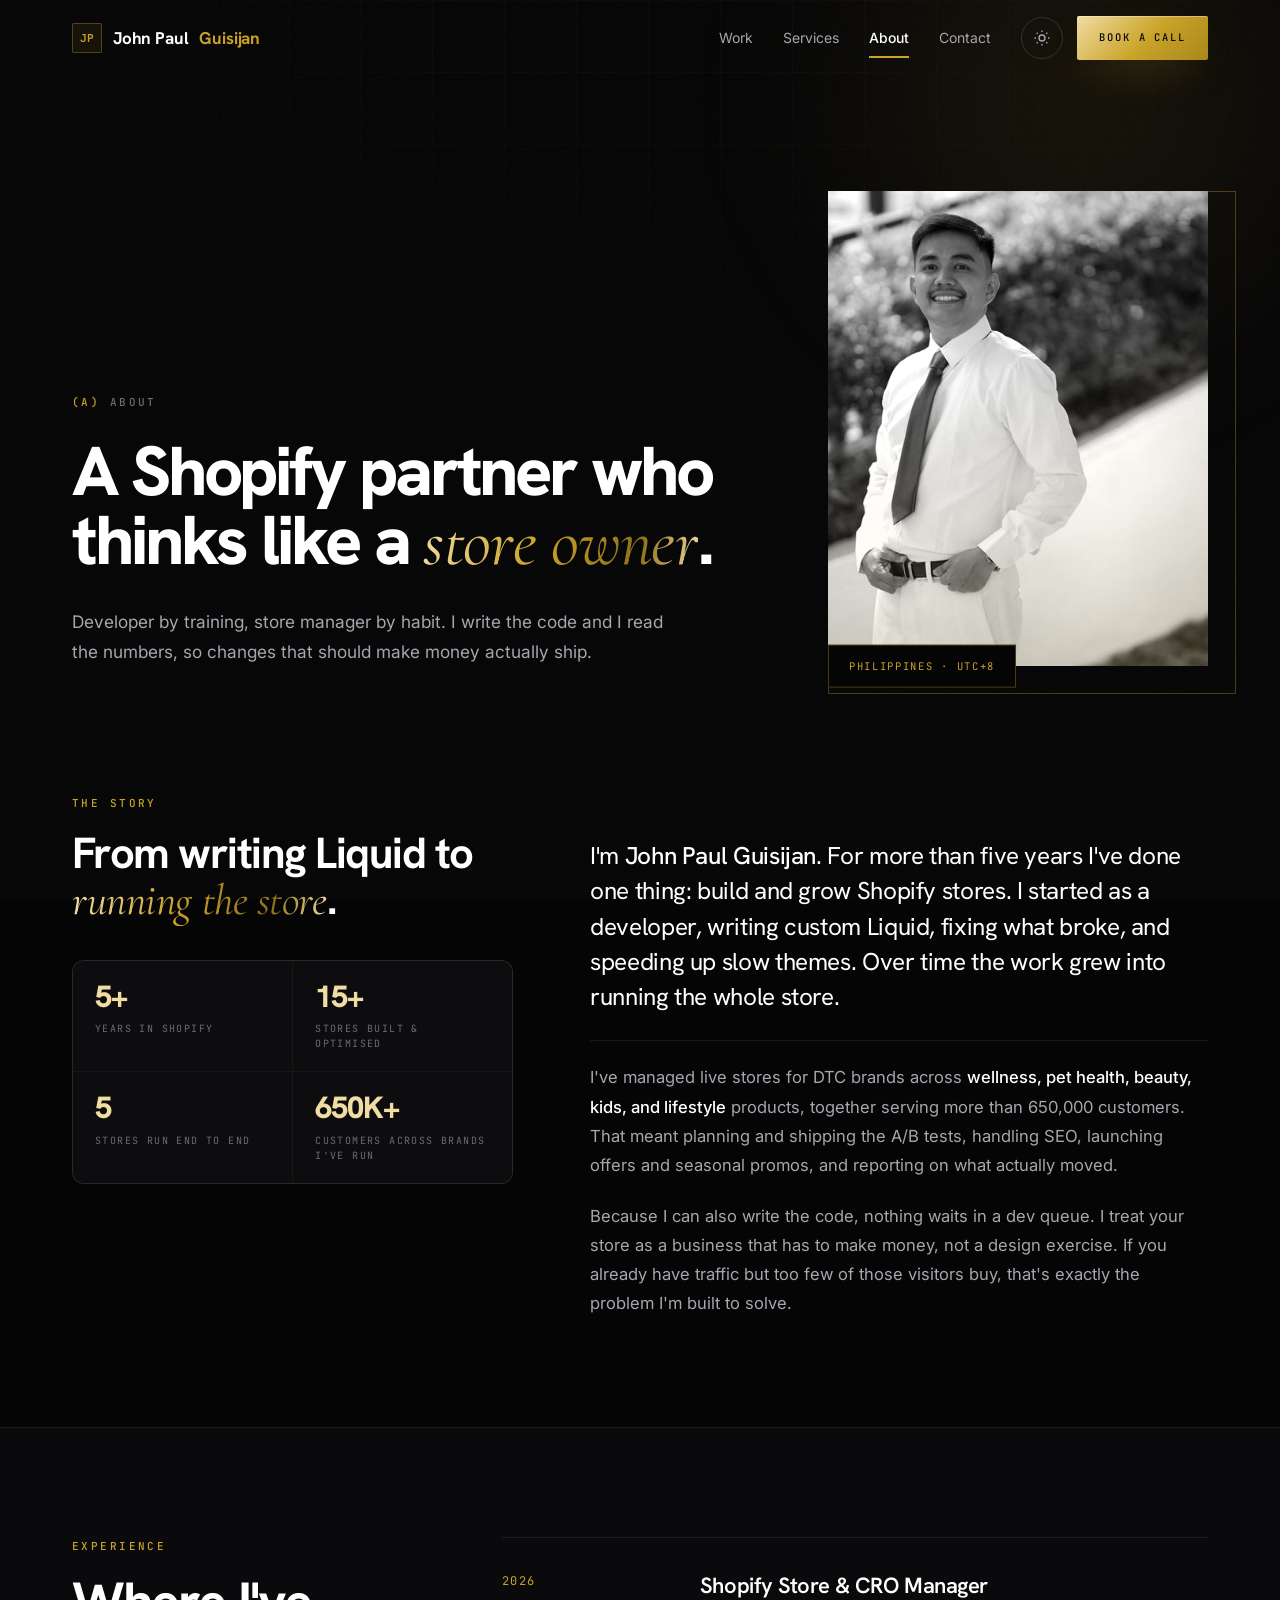
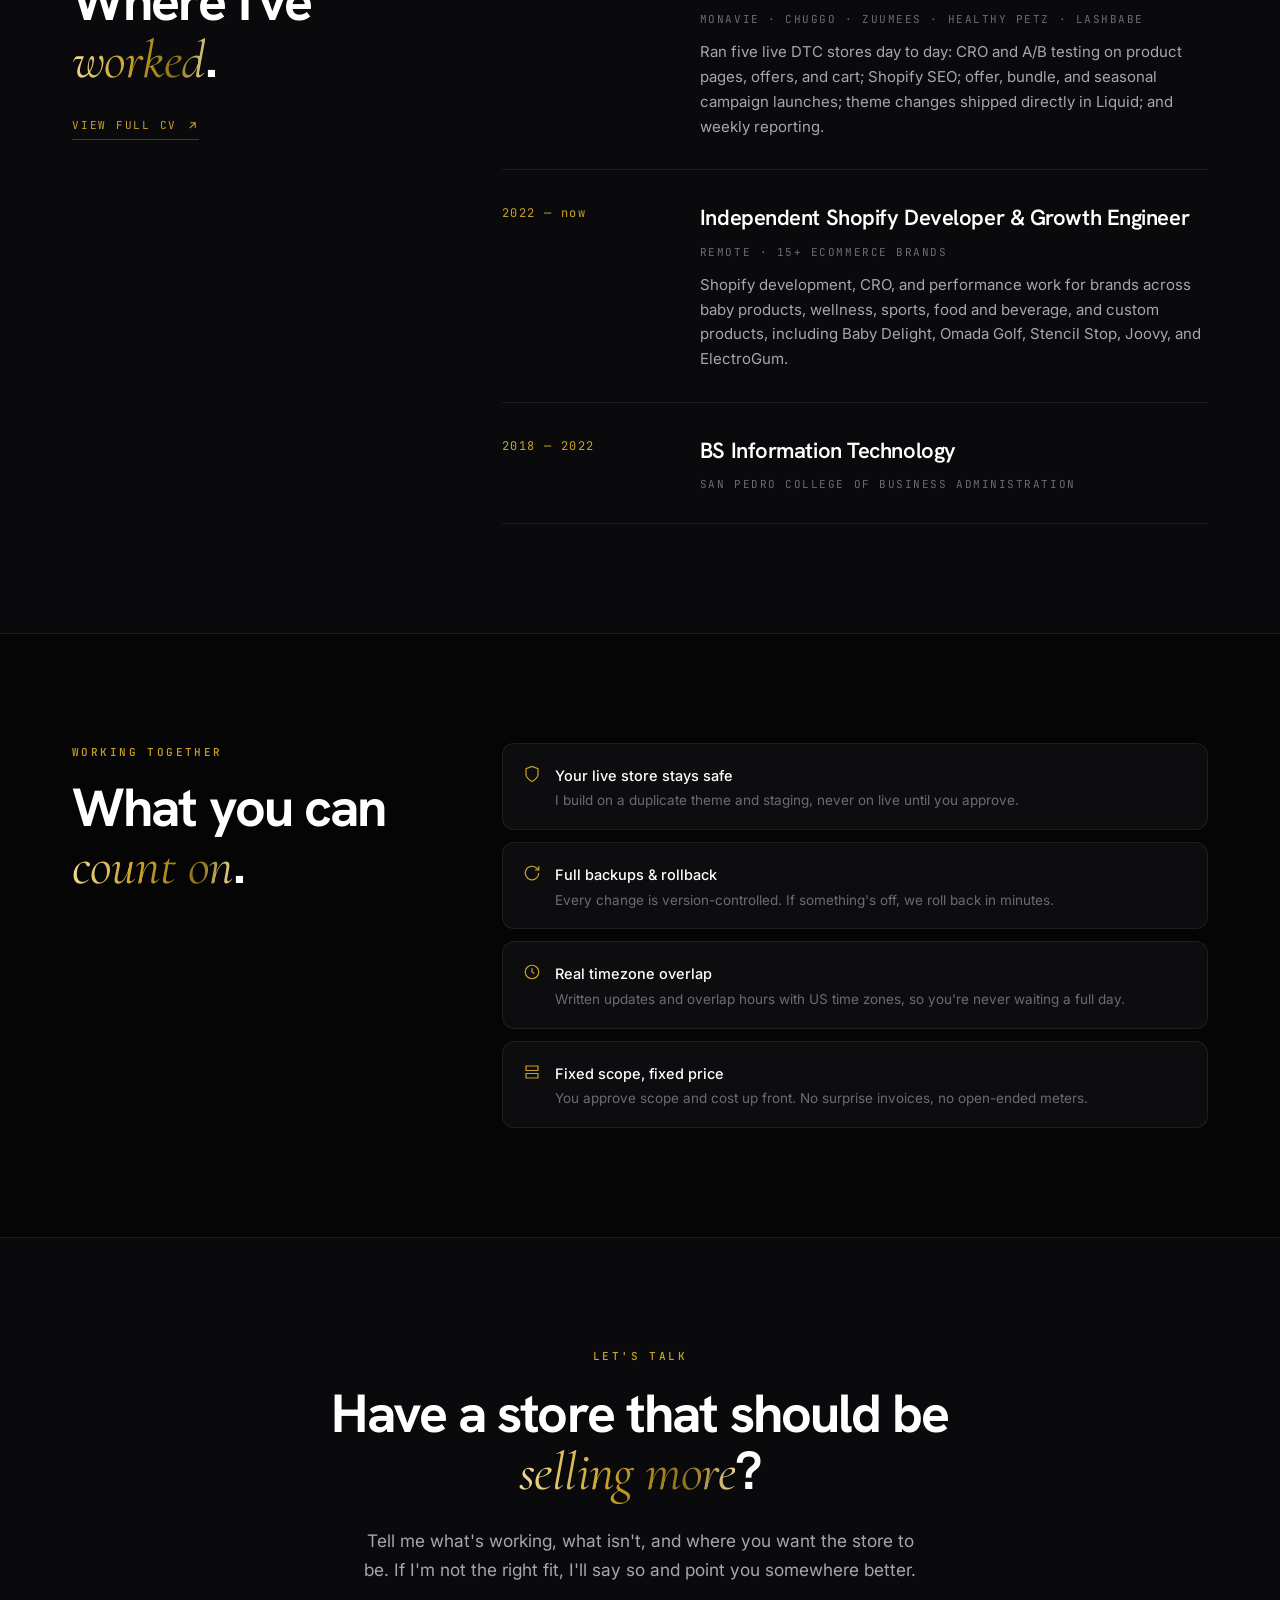
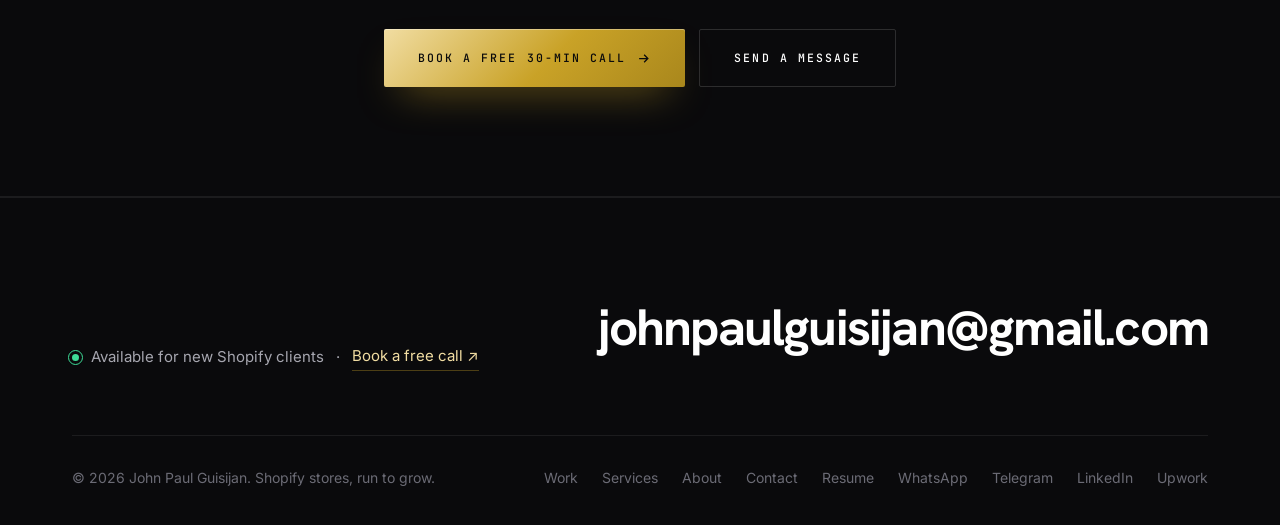
==== commit 9d5686a6: "About: redesign story section with heading, key numbers, and lead paragraph Co-Authored-By: Claude O" ====
--- a/about/index.html
+++ b/about/index.html
@@ -76,9 +76,18 @@
 </section>
 
 <section style="padding-top:clamp(40px,5vw,72px)">
-  <div class="wrap split">
-    <aside class="split__aside rv"><span class="eyebrow">The story</span></aside>
-    <div class="prose rv">
+  <div class="wrap split split--story">
+    <aside class="split__aside rv">
+      <span class="eyebrow" style="display:block;margin-bottom:18px">The story</span>
+      <h2 class="sect">From writing Liquid to <span class="serif gold-text">running the store</span>.</h2>
+      <div class="facts">
+        <div><b>5+</b><span>Years in Shopify</span></div>
+        <div><b>15+</b><span>Stores built &amp; optimised</span></div>
+        <div><b>5</b><span>Stores run end to end</span></div>
+        <div><b>650K+</b><span>Customers across brands I've run</span></div>
+      </div>
+    </aside>
+    <div class="prose prose--story rv">
       <p>I'm <strong>John Paul Guisijan</strong>. For more than five years I've done one thing: build and grow Shopify stores. I started as a developer, writing custom Liquid, fixing what broke, and speeding up slow themes. Over time the work grew into running the whole store.</p>
       <p>I've managed live stores for DTC brands across <strong>wellness, pet health, beauty, kids, and lifestyle</strong> products, together serving more than 650,000 customers. That meant planning and shipping the A/B tests, handling SEO, launching offers and seasonal promos, and reporting on what actually moved.</p>
       <p>Because I can also write the code, nothing waits in a dev queue. I treat your store as a business that has to make money, not a design exercise. If you already have traffic but too few of those visitors buy, that's exactly the problem I'm built to solve.</p>
--- a/assets/site.css
+++ b/assets/site.css
@@ -204,7 +204,8 @@
 .hero__note{margin-top:28px}
 .hero__note a{color:var(--gold-lt);border-bottom:1px solid var(--gold-dim);padding-bottom:2px;transition:border-color .3s}
 .hero__note a:hover{border-bottom-color:var(--gold)}
-.portrait{position:relative}
+.portrait{position:relative;-webkit-user-select:none;user-select:none}
+.portrait img{-webkit-user-drag:none}
 .portrait__frame{position:absolute;inset:-14px;border:1px solid var(--gold-dim);transform:translate(14px,14px);transition:transform .6s var(--ease);pointer-events:none}
 .portrait:hover .portrait__frame{transform:translate(8px,8px)}
 .portrait__img{aspect-ratio:4/5;overflow:hidden;background:var(--panel-2);position:relative}
@@ -400,12 +401,22 @@
 .assure span{display:block;font-size:13.5px;color:var(--ink-3);margin-top:2px;line-height:1.55}
 
 /* ============================ About ============================ */
-.about-hero .display{font-size:clamp(40px,5.4vw,78px)}grid-template-columns:1.25fr .75fr;gap:clamp(40px,6vw,96px);align-items:end}
+.about-hero .display{font-size:clamp(40px,5.4vw,78px)}
+.about-hero{display:grid;grid-template-columns:1.25fr .75fr;gap:clamp(40px,6vw,96px);align-items:end}
+.about-hero .portrait{justify-self:end}
 .prose{display:grid;gap:22px;max-width:62ch}
 .prose p{font-size:clamp(16px,1.3vw,18.5px);line-height:1.75;color:var(--ink-2)}
 .prose strong{color:var(--ink);font-weight:500}
 .split{display:grid;grid-template-columns:4fr 8fr;gap:clamp(40px,6vw,88px)}
 .split__aside{position:sticky;top:120px;align-self:start}
+.split--story{grid-template-columns:5fr 7fr;align-items:start}
+.split--story .sect{font-size:clamp(30px,3.4vw,48px)}
+.facts{display:grid;grid-template-columns:1fr 1fr;gap:1px;background:var(--line);border:1px solid var(--line);margin-top:36px;border-radius:12px;overflow:hidden}
+.facts div{background:var(--panel);padding:20px 22px}
+.facts b{display:block;font-family:var(--f-display);font-weight:800;font-size:clamp(26px,2.4vw,34px);letter-spacing:-.035em;line-height:1;color:var(--gold-lt)}
+.facts span{display:block;font-family:var(--f-mono);font-size:10px;letter-spacing:.14em;text-transform:uppercase;color:var(--ink-3);margin-top:10px;line-height:1.5}
+.prose--story{max-width:none;padding-top:44px}
+.prose--story p:first-child{font-family:var(--f-display);font-size:clamp(20px,1.9vw,27px);line-height:1.45;letter-spacing:-.015em;color:var(--ink);padding-bottom:26px;border-bottom:1px solid var(--line)}
 .tl{border-top:1px solid var(--line)}
 .tl__item{display:grid;grid-template-columns:170px 1fr;gap:28px;padding:30px 0;border-bottom:1px solid var(--line)}
 .tl__when{font-family:var(--f-mono);font-size:12px;letter-spacing:.12em;color:var(--gold);padding-top:4px}
@@ -474,6 +485,8 @@
 .rv.in{opacity:1;transform:none}
 
 /* ============================ Responsive ============================ */
+@media (min-width:1700px){:root{--maxw:1400px}}
+@media (min-width:2200px){:root{--maxw:1520px}html{font-size:17px}}
 @media (max-width:1100px){
   .tools__grid{grid-template-columns:repeat(4,1fr)}
   .grid-4{grid-template-columns:repeat(2,1fr)}
@@ -481,6 +494,7 @@
 }
 @media (max-width:1024px){
   .hero__grid,.about-hero,.contact{grid-template-columns:1fr}
+  .about-hero .portrait{justify-self:start}
   .hero__portrait{max-width:380px;width:100%}
   .process,.split{grid-template-columns:1fr}
   .process__aside,.split__aside{position:static}
